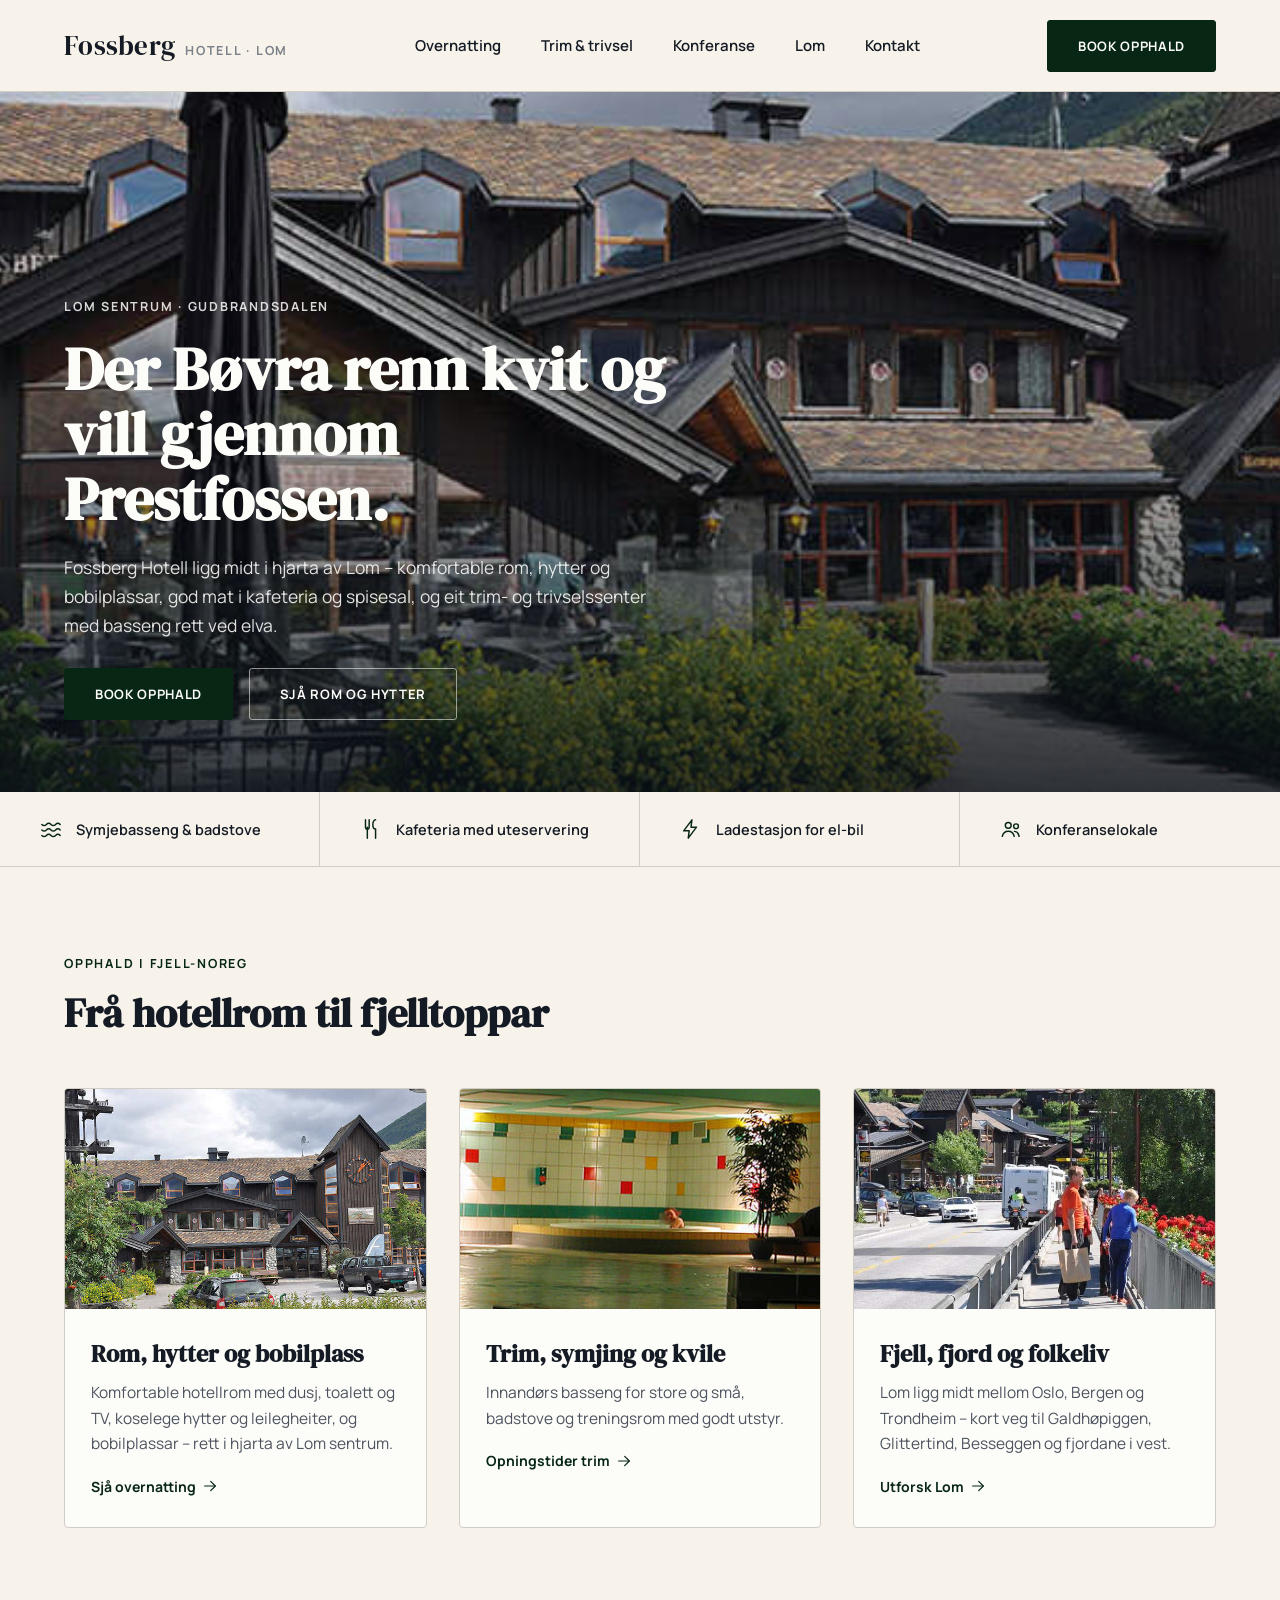
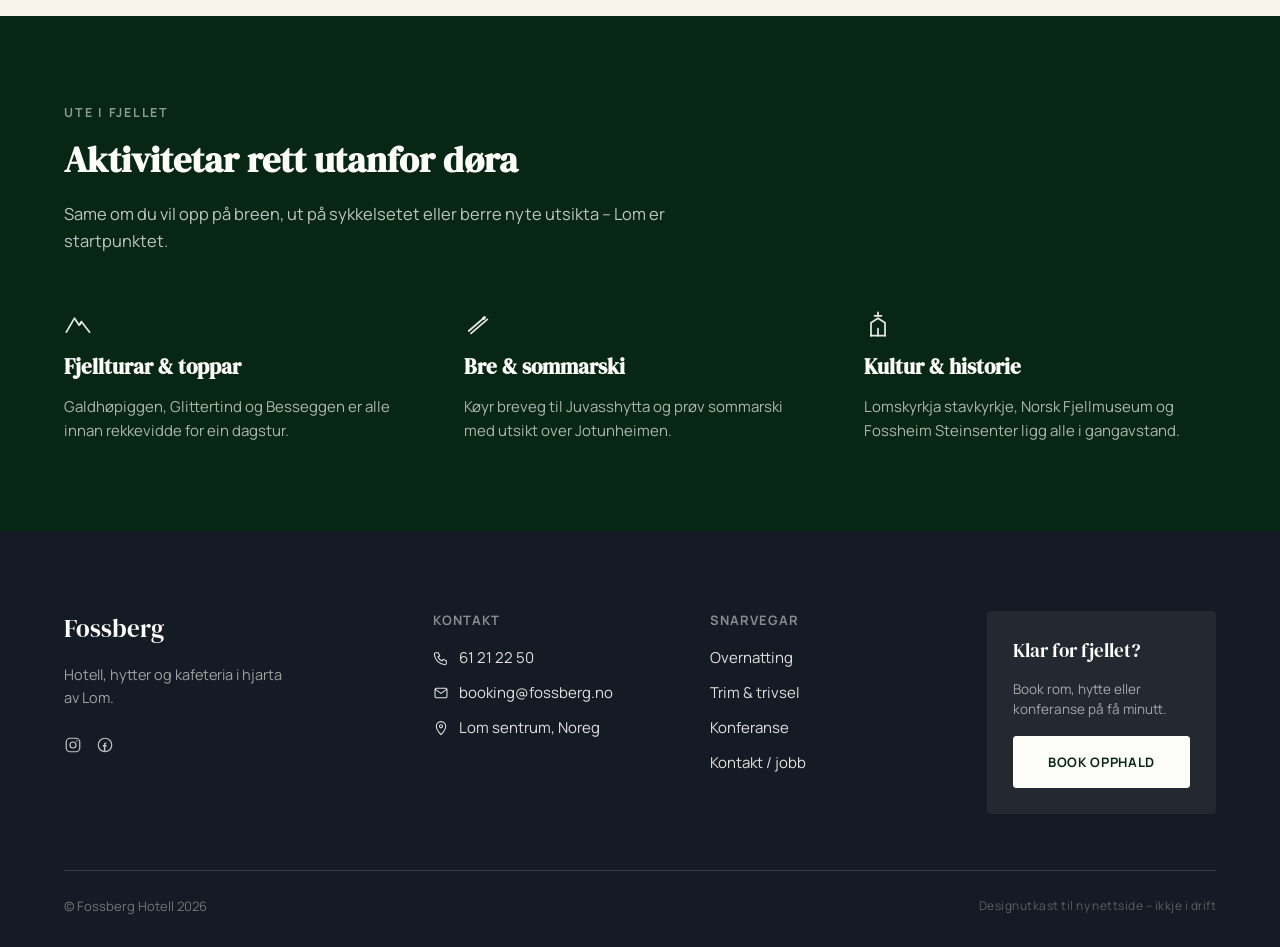
==== site/index.html @ dab11257 "Fix content errors: Fossheim Steinsenter, remove Squashbane - "Bergverkssenteret" was a mix-up with " ====
<!doctype html>
<html lang="nb">
  <head>
    <meta charset="utf-8" />
    <meta name="viewport" content="width=device-width, initial-scale=1" />
    <title>Fossberg Hotell — Hotell, hytter og kafeteria i Lom</title>
    <link
      rel="stylesheet"
      href="https://fonts.googleapis.com/css2?family=DM+Serif+Display&family=Manrope:wght@400;500;600;700;800&display=swap"
    />
    <link rel="stylesheet" href="styles.css" />
  </head>
  <body>
    <div class="nav">
      <div class="nav-logo">
        <span class="serif">Fossberg</span>
        <span class="eyebrow" style="color: var(--ink-faint)"
          >Hotell · Lom</span
        >
      </div>
      <div class="nav-links">
        <a class="navlink" href="overnatting.html">Overnatting</a>
        <a class="navlink" href="trim-og-trivsel.html">Trim &amp; trivsel</a>
        <a class="navlink" href="konferanse.html">Konferanse</a>
        <a class="navlink" href="lom.html">Lom</a>
        <a class="navlink" href="kontakt.html">Kontakt</a>
      </div>
      <input type="checkbox" id="menu-toggle" class="menu-toggle" />
      <label for="menu-toggle" class="menu-btn"
        ><svg
          width="22"
          height="22"
          viewBox="0 0 24 24"
          fill="none"
          stroke="currentColor"
          stroke-width="1.8"
          stroke-linecap="round"
        >
          <path d="M4 7h16" />
          <path d="M4 12h16" />
          <path d="M4 17h16" /></svg
      ></label>
      <a
        class="btn btn-primary nav-cta"
        href="https://booking.bedify.net/67fe241c0396bf51b50c3747/682725ea008c22234bec86dc"
        target="_blank"
        >Book opphald</a
      >
      <div class="mobile-panel">
        <a href="overnatting.html">Overnatting</a>
        <a href="trim-og-trivsel.html">Trim &amp; trivsel</a>
        <a href="konferanse.html">Konferanse</a>
        <a href="lom.html">Lom</a>
        <a href="kontakt.html">Kontakt</a>
      </div>
    </div>

    <!-- HERO -->
    <div
      style="position: relative; height: 700px; width: 100%; overflow: hidden"
    >
      <img
        src="assets/hero-terrace-sm.jpg"
        alt="Uteservering på Fossberg Hotell"
        style="
          position: absolute;
          inset: 0;
          width: 100%;
          height: 100%;
          object-fit: cover;
        "
      />
      <div
        style="
          position: absolute;
          inset: 0;
          background: linear-gradient(
            180deg,
            oklch(0.18 0.02 255 / 0.15) 0%,
            oklch(0.18 0.02 255 / 0.2) 45%,
            oklch(0.16 0.02 255 / 0.82) 100%
          );
        "
      ></div>
      <div
        style="
          position: absolute;
          left: 0;
          right: 0;
          bottom: 0;
          padding: 0 64px 72px 64px;
          display: flex;
          flex-direction: column;
          gap: 22px;
          max-width: 760px;
        "
      >
        <div class="eyebrow" style="color: oklch(0.99 0.003 90 / 0.85)">
          Lom sentrum · Gudbrandsdalen
        </div>
        <h1
          class="serif"
          style="
            margin: 0;
            font-size: 60px;
            line-height: 1.08;
            color: var(--white);
          "
        >
          Der Bøvra renn kvit og vill gjennom Prestfossen.
        </h1>
        <p
          style="
            margin: 0;
            font-size: 17.5px;
            line-height: 1.65;
            color: oklch(0.99 0.003 90 / 0.88);
            max-width: 600px;
          "
        >
          Fossberg Hotell ligg midt i hjarta av Lom – komfortable rom, hytter og
          bobilplassar, god mat i kafeteria og spisesal, og eit trim- og
          trivselssenter med basseng rett ved elva.
        </p>
        <div style="display: flex; gap: 16px; margin-top: 6px; flex-wrap: wrap">
          <a
            class="btn btn-primary"
            href="https://booking.bedify.net/67fe241c0396bf51b50c3747/682725ea008c22234bec86dc"
            target="_blank"
            >Book opphald</a
          >
          <a class="btn btn-ghost-dark" href="overnatting.html"
            >Sjå rom og hytter</a
          >
        </div>
      </div>
    </div>

    <!-- QUICK FACTS STRIP -->
    <div
      style="
        display: grid;
        grid-template-columns: repeat(4, minmax(0, 1fr));
        border-bottom: 1px solid var(--line);
      "
    >
      <div
        style="
          display: flex;
          align-items: center;
          gap: 14px;
          padding: 26px 40px;
          border-right: 1px solid var(--line);
          color: var(--forest-900);
        "
      >
        <svg
          width="22"
          height="22"
          viewBox="0 0 24 24"
          fill="none"
          stroke="currentColor"
          stroke-width="1.6"
          stroke-linecap="round"
          stroke-linejoin="round"
        >
          <path
            d="M2 7c1.5 1.6 3.5 1.6 5 0s3.5-1.6 5 0 3.5 1.6 5 0 3.5-1.6 5 0"
          />
          <path
            d="M2 13c1.5 1.6 3.5 1.6 5 0s3.5-1.6 5 0 3.5 1.6 5 0 3.5-1.6 5 0"
          />
          <path
            d="M2 19c1.5 1.6 3.5 1.6 5 0s3.5-1.6 5 0 3.5 1.6 5 0 3.5-1.6 5 0"
          />
        </svg>
        <span class="fact">Symjebasseng &amp; badstove</span>
      </div>
      <div
        style="
          display: flex;
          align-items: center;
          gap: 14px;
          padding: 26px 40px;
          border-right: 1px solid var(--line);
          color: var(--forest-900);
        "
      >
        <svg
          width="22"
          height="22"
          viewBox="0 0 24 24"
          fill="none"
          stroke="currentColor"
          stroke-width="1.6"
          stroke-linecap="round"
          stroke-linejoin="round"
        >
          <path d="M6 2v8a2 2 0 0 0 4 0V2" />
          <path d="M8 10v12" />
          <path d="M17 2c-1.7 0-3 2-3 5s1.3 5 3 5v10" />
        </svg>
        <span class="fact">Kafeteria med uteservering</span>
      </div>
      <div
        style="
          display: flex;
          align-items: center;
          gap: 14px;
          padding: 26px 40px;
          border-right: 1px solid var(--line);
          color: var(--forest-900);
        "
      >
        <svg
          width="22"
          height="22"
          viewBox="0 0 24 24"
          fill="none"
          stroke="currentColor"
          stroke-width="1.6"
          stroke-linecap="round"
          stroke-linejoin="round"
        >
          <path d="M13 2 4 14h6l-1 8 9-12h-6l1-8Z" />
        </svg>
        <span class="fact">Ladestasjon for el-bil</span>
      </div>
      <div
        style="
          display: flex;
          align-items: center;
          gap: 14px;
          padding: 26px 40px;
          color: var(--forest-900);
        "
      >
        <svg
          width="22"
          height="22"
          viewBox="0 0 24 24"
          fill="none"
          stroke="currentColor"
          stroke-width="1.6"
          stroke-linecap="round"
          stroke-linejoin="round"
        >
          <circle cx="9" cy="8" r="3.2" />
          <path d="M2.5 20c.8-3.6 3.4-5.6 6.5-5.6s5.7 2 6.5 5.6" />
          <circle cx="17.5" cy="9" r="2.6" />
          <path d="M15.8 14.6c2.5.2 4.4 2.1 5 5.4" />
        </svg>
        <span class="fact">Konferanselokale</span>
      </div>
    </div>

    <!-- CARDS -->
    <div class="section">
      <div class="section-heading">
        <div
          class="eyebrow"
          style="color: var(--forest-900); margin-bottom: 14px"
        >
          Opphald i fjell-Noreg
        </div>
        <h2 class="serif" style="margin: 0; font-size: 40px; color: var(--ink)">
          Frå hotellrom til fjelltoppar
        </h2>
      </div>
      <div
        style="
          display: grid;
          grid-template-columns: repeat(3, minmax(0, 1fr));
          gap: 32px;
        "
      >
        <a class="card" href="overnatting.html" style="color: inherit">
          <img
            src="assets/hotel-exterior-sm.jpg"
            alt="Fossberg Hotell sin fasade"
            style="width: 100%; height: 220px; object-fit: cover"
          />
          <div style="padding: 28px 26px 30px 26px">
            <h3 class="card-title">Rom, hytter og bobilplass</h3>
            <p class="card-text">
              Komfortable hotellrom med dusj, toalett og TV, koselege hytter og
              leilegheiter, og bobilplassar – rett i hjarta av Lom sentrum.
            </p>
            <span class="card-link"
              >Sjå overnatting
              <svg
                width="16"
                height="16"
                viewBox="0 0 24 24"
                fill="none"
                stroke="currentColor"
                stroke-width="1.8"
                stroke-linecap="round"
                stroke-linejoin="round"
              >
                <path d="M4 12h16" />
                <path d="m13 5 7 7-7 7" />
              </svg>
            </span>
          </div>
        </a>

        <a class="card" href="trim-og-trivsel.html" style="color: inherit">
          <img
            src="assets/pool-sm.jpg"
            alt="Symjebasseng på Fossberg Hotell"
            style="width: 100%; height: 220px; object-fit: cover"
          />
          <div style="padding: 28px 26px 30px 26px">
            <h3 class="card-title">Trim, symjing og kvile</h3>
            <p class="card-text">
              Innandørs basseng for store og små, badstove og treningsrom med
              godt utstyr.
            </p>
            <span class="card-link"
              >Opningstider trim
              <svg
                width="16"
                height="16"
                viewBox="0 0 24 24"
                fill="none"
                stroke="currentColor"
                stroke-width="1.8"
                stroke-linecap="round"
                stroke-linejoin="round"
              >
                <path d="M4 12h16" />
                <path d="m13 5 7 7-7 7" />
              </svg>
            </span>
          </div>
        </a>

        <a class="card" href="lom.html" style="color: inherit">
          <img
            src="assets/lom-street-sm.jpg"
            alt="Lom sentrum"
            style="width: 100%; height: 220px; object-fit: cover"
          />
          <div style="padding: 28px 26px 30px 26px">
            <h3 class="card-title">Fjell, fjord og folkeliv</h3>
            <p class="card-text">
              Lom ligg midt mellom Oslo, Bergen og Trondheim – kort veg til
              Galdhøpiggen, Glittertind, Besseggen og fjordane i vest.
            </p>
            <span class="card-link"
              >Utforsk Lom
              <svg
                width="16"
                height="16"
                viewBox="0 0 24 24"
                fill="none"
                stroke="currentColor"
                stroke-width="1.8"
                stroke-linecap="round"
                stroke-linejoin="round"
              >
                <path d="M4 12h16" />
                <path d="m13 5 7 7-7 7" />
              </svg>
            </span>
          </div>
        </a>
      </div>
    </div>

    <!-- ACTIVITIES BAND -->
    <div style="background: var(--forest-900); padding: 88px 64px">
      <div style="max-width: 620px; margin: 0 0 56px 0">
        <div
          class="eyebrow"
          style="color: oklch(0.99 0.003 90 / 0.55); margin-bottom: 14px"
        >
          Ute i fjellet
        </div>
        <h2
          class="serif"
          style="margin: 0 0 16px 0; font-size: 36px; color: var(--white)"
        >
          Aktivitetar rett utanfor døra
        </h2>
        <p
          style="
            margin: 0;
            font-size: 16.5px;
            line-height: 1.65;
            color: oklch(0.99 0.003 90 / 0.75);
          "
        >
          Same om du vil opp på breen, ut på sykkelsetet eller berre nyte
          utsikta – Lom er startpunktet.
        </p>
      </div>
      <div
        style="
          display: grid;
          grid-template-columns: repeat(3, minmax(0, 1fr));
          gap: 48px;
        "
      >
        <div style="display: flex; flex-direction: column; gap: 14px">
          <svg
            width="28"
            height="28"
            viewBox="0 0 24 24"
            fill="none"
            stroke="oklch(0.99 0.003 90 / 0.9)"
            stroke-width="1.5"
            stroke-linecap="round"
            stroke-linejoin="round"
          >
            <path d="M2 19 9 7l4 6 2-3 7 9" />
            <path d="M13.5 12.5 15 10" />
          </svg>
          <h3
            class="serif"
            style="margin: 0; font-size: 21px; color: var(--white)"
          >
            Fjellturar &amp; toppar
          </h3>
          <p
            style="
              margin: 0;
              font-size: 15px;
              line-height: 1.6;
              color: oklch(0.99 0.003 90 / 0.68);
            "
          >
            Galdhøpiggen, Glittertind og Besseggen er alle innan rekkevidde for
            ein dagstur.
          </p>
        </div>
        <div style="display: flex; flex-direction: column; gap: 14px">
          <svg
            width="28"
            height="28"
            viewBox="0 0 24 24"
            fill="none"
            stroke="oklch(0.99 0.003 90 / 0.9)"
            stroke-width="1.5"
            stroke-linecap="round"
            stroke-linejoin="round"
          >
            <path d="M4 18 18 6" />
            <path d="M6 20 20 8" />
            <circle
              cx="17"
              cy="7"
              r="1.4"
              fill="oklch(0.99 0.003 90 / 0.9)"
              stroke="none"
            />
          </svg>
          <h3
            class="serif"
            style="margin: 0; font-size: 21px; color: var(--white)"
          >
            Bre &amp; sommarski
          </h3>
          <p
            style="
              margin: 0;
              font-size: 15px;
              line-height: 1.6;
              color: oklch(0.99 0.003 90 / 0.68);
            "
          >
            Køyr breveg til Juvasshytta og prøv sommarski med utsikt over
            Jotunheimen.
          </p>
        </div>
        <div style="display: flex; flex-direction: column; gap: 14px">
          <svg
            width="28"
            height="28"
            viewBox="0 0 24 24"
            fill="none"
            stroke="oklch(0.99 0.003 90 / 0.9)"
            stroke-width="1.5"
            stroke-linecap="round"
            stroke-linejoin="round"
          >
            <path d="M12 2v3" />
            <path d="M9 5h6" />
            <path d="M6 22V11l6-4 6 4v11" />
            <path d="M6 22h12" />
            <path d="M12 22v-6" />
          </svg>
          <h3
            class="serif"
            style="margin: 0; font-size: 21px; color: var(--white)"
          >
            Kultur &amp; historie
          </h3>
          <p
            style="
              margin: 0;
              font-size: 15px;
              line-height: 1.6;
              color: oklch(0.99 0.003 90 / 0.68);
            "
          >
            Lomskyrkja stavkyrkje, Norsk Fjellmuseum og Fossheim Steinsenter
            ligg alle i gangavstand.
          </p>
        </div>
      </div>
    </div>

    <!-- FOOTER -->
    <div class="footer">
      <div class="foot-grid">
        <div style="display: flex; flex-direction: column; gap: 18px">
          <span class="serif" style="font-size: 25px; color: var(--white)"
            >Fossberg</span
          >
          <p
            style="
              margin: 0;
              font-size: 14.5px;
              line-height: 1.6;
              color: oklch(0.99 0.003 90 / 0.6);
              max-width: 220px;
            "
          >
            Hotell, hytter og kafeteria i hjarta av Lom.
          </p>
          <div
            style="
              display: flex;
              gap: 14px;
              margin-top: 8px;
              color: oklch(0.99 0.003 90 / 0.75);
            "
          >
            <svg
              width="18"
              height="18"
              viewBox="0 0 24 24"
              fill="none"
              stroke="currentColor"
              stroke-width="1.6"
            >
              <rect x="3" y="3" width="18" height="18" rx="5" />
              <circle cx="12" cy="12" r="4" />
              <circle
                cx="17.2"
                cy="6.8"
                r="1"
                fill="currentColor"
                stroke="none"
              />
            </svg>
            <svg
              width="18"
              height="18"
              viewBox="0 0 24 24"
              fill="none"
              stroke="currentColor"
              stroke-width="1.6"
            >
              <circle cx="12" cy="12" r="9" />
              <path
                d="M14 8.5h-1.5A2 2 0 0 0 10.5 10.5V12H9v2h1.5v6h2v-6H14l.4-2h-1.9v-1.2c0-.5.3-.8.8-.8H14Z"
                fill="currentColor"
                stroke="none"
              />
            </svg>
          </div>
        </div>
        <div>
          <div class="foot-h">Kontakt</div>
          <div style="display: flex; flex-direction: column; gap: 14px">
            <a
              class="foot-link"
              href="tel:61212250"
              style="display: flex; align-items: center; gap: 10px"
            >
              <svg
                width="16"
                height="16"
                viewBox="0 0 24 24"
                fill="none"
                stroke="currentColor"
                stroke-width="1.6"
                stroke-linecap="round"
                stroke-linejoin="round"
              >
                <path
                  d="M4 4h4l2 5-2.5 1.5a12 12 0 0 0 6 6L15 14l5 2v4a2 2 0 0 1-2.2 2A17 17 0 0 1 2 6.2 2 2 0 0 1 4 4Z"
                />
              </svg>
              61 21 22 50
            </a>
            <a
              class="foot-link"
              href="mailto:booking@fossberg.no"
              style="display: flex; align-items: center; gap: 10px"
            >
              <svg
                width="16"
                height="16"
                viewBox="0 0 24 24"
                fill="none"
                stroke="currentColor"
                stroke-width="1.6"
                stroke-linecap="round"
                stroke-linejoin="round"
              >
                <rect x="3" y="5" width="18" height="14" rx="2" />
                <path d="m3.5 6.5 8.5 6 8.5-6" />
              </svg>
              booking@fossberg.no
            </a>
            <span
              class="foot-link"
              style="display: flex; align-items: center; gap: 10px"
            >
              <svg
                width="16"
                height="16"
                viewBox="0 0 24 24"
                fill="none"
                stroke="currentColor"
                stroke-width="1.6"
                stroke-linecap="round"
                stroke-linejoin="round"
              >
                <path
                  d="M12 22s7-7.4 7-12.6A7 7 0 0 0 5 9.4C5 14.6 12 22 12 22Z"
                />
                <circle cx="12" cy="9.5" r="2.3" />
              </svg>
              Lom sentrum, Noreg
            </span>
          </div>
        </div>
        <div>
          <div class="foot-h">Snarvegar</div>
          <div style="display: flex; flex-direction: column; gap: 14px">
            <a class="foot-link" href="overnatting.html">Overnatting</a>
            <a class="foot-link" href="trim-og-trivsel.html"
              >Trim &amp; trivsel</a
            >
            <a class="foot-link" href="konferanse.html">Konferanse</a>
            <a class="foot-link" href="kontakt.html">Kontakt / jobb</a>
          </div>
        </div>
        <div
          style="
            display: flex;
            flex-direction: column;
            gap: 16px;
            background: oklch(0.99 0.003 90 / 0.06);
            border-radius: 4px;
            padding: 26px;
          "
        >
          <span class="serif" style="font-size: 19px; color: var(--white)"
            >Klar for fjellet?</span
          >
          <p
            style="
              margin: 0;
              font-size: 13.5px;
              line-height: 1.5;
              color: oklch(0.99 0.003 90 / 0.6);
            "
          >
            Book rom, hytte eller konferanse på få minutt.
          </p>
          <a
            class="btn btn-primary"
            href="https://booking.bedify.net/67fe241c0396bf51b50c3747/682725ea008c22234bec86dc"
            target="_blank"
            style="
              justify-content: center;
              background: var(--white);
              color: var(--forest-900);
              border-color: var(--white);
            "
            >Book opphald</a
          >
        </div>
      </div>
      <div class="foot-bottom">
        <span style="font-size: 13px; color: oklch(0.99 0.003 90 / 0.4)"
          >© Fossberg Hotell 2026</span
        >
        <span
          style="
            font-size: 12px;
            color: oklch(0.99 0.003 90 / 0.3);
            letter-spacing: 0.04em;
          "
          >Designutkast til ny nettside – ikkje i drift</span
        >
      </div>
    </div>
  </body>
</html>
---- site/styles.css ----
:root{
  --paper:oklch(0.965 0.012 85);
  --paper-2:oklch(0.925 0.014 80);
  --ink:oklch(0.22 0.02 260);
  --ink-soft:oklch(0.44 0.02 260);
  --ink-faint:oklch(0.60 0.015 260);
  --forest:oklch(0.42 0.075 155);
  --forest-900:oklch(0.24 0.05 155);
  --glacier:oklch(0.55 0.075 220);
  --line:oklch(0.85 0.012 80);
  --white:oklch(0.99 0.003 90);
}

*{box-sizing:border-box;}
html{scroll-behavior:smooth;}
body{margin:0;background:var(--paper);font-family:Manrope,"Segoe UI",system-ui,sans-serif;color:var(--ink);}
img{max-width:100%;display:block;}
a{color:var(--forest);text-decoration:none;}
a:hover{color:var(--forest-900);}

.serif{font-family:"DM Serif Display",Georgia,serif;}
.sans{font-family:Manrope,"Segoe UI",system-ui,sans-serif;}
.eyebrow{font-family:Manrope,sans-serif;font-size:12.5px;font-weight:700;letter-spacing:.14em;text-transform:uppercase;}

.wrap{max-width:1200px;margin:0 auto;padding:0 40px;}

/* Buttons */
.btn{display:inline-flex;align-items:center;gap:9px;font-family:Manrope,sans-serif;font-size:13px;font-weight:700;letter-spacing:.05em;text-transform:uppercase;padding:16px 30px;border-radius:3px;cursor:pointer;white-space:nowrap;border:1px solid transparent;}
.btn-primary{background:var(--forest-900);color:var(--white);border-color:var(--forest-900);}
.btn-primary:hover{background:oklch(0.20 0.045 155);color:var(--white);}
.btn-ghost-dark{background:transparent;color:var(--white);border:1px solid oklch(0.99 0.003 90 / 0.55);}
.btn-ghost-dark:hover{background:oklch(0.99 0.003 90 / 0.1);color:var(--white);}
.btn-ghost-light{background:transparent;color:var(--forest-900);border:1px solid var(--forest-900);}
.btn-ghost-light:hover{background:var(--forest-900);color:var(--white);}

/* Nav */
.nav{position:sticky;top:0;z-index:50;display:flex;align-items:center;justify-content:space-between;padding:0 64px;height:92px;background:var(--paper);border-bottom:1px solid var(--line);}
.nav-logo{display:flex;align-items:baseline;gap:10px;}
.nav-logo .serif{font-size:27px;color:var(--ink);letter-spacing:.01em;}
.nav-links{display:flex;align-items:center;gap:40px;}
.navlink{font-family:Manrope,sans-serif;font-size:15px;font-weight:600;color:var(--ink);}
.navlink:hover{color:var(--forest-900);}
.navlink.is-active{color:var(--forest-900);}
.navlink.is-active::after{content:"";display:block;height:2px;background:var(--forest-900);margin-top:6px;}

/* Cards */
.card{background:var(--white);border:1px solid var(--line);border-radius:4px;overflow:hidden;}
.card-title{font-family:"DM Serif Display",Georgia,serif;font-size:24px;color:var(--ink);margin:0 0 10px 0;}
.card-text{font-family:Manrope,sans-serif;font-size:15.5px;line-height:1.65;color:var(--ink-soft);margin:0 0 18px 0;}
.card-link{font-family:Manrope,sans-serif;font-size:14px;font-weight:700;color:var(--forest-900);display:inline-flex;align-items:center;gap:6px;}
.fact{font-family:Manrope,sans-serif;font-size:14.5px;font-weight:600;color:var(--ink);}

/* Sub-page hero */
.subhero{position:relative;height:380px;width:100%;overflow:hidden;}
.subhero img{position:absolute;inset:0;width:100%;height:100%;object-fit:cover;}
.subhero .overlay{position:absolute;inset:0;background:linear-gradient(180deg, oklch(0.18 0.02 255 / 0.25) 0%, oklch(0.16 0.02 255 / 0.72) 100%);}
.subhero .content{position:absolute;left:0;right:0;bottom:0;padding:0 64px 48px 64px;}

/* Content sections */
.section{padding:88px 64px;}
.section-tight{padding:56px 64px;}
.section-heading{max-width:640px;margin:0 0 48px 0;}

/* Footer */
.footer{background:var(--ink);padding:80px 64px 32px 64px;}
.foot-grid{display:grid;grid-template-columns:1.4fr 1fr 1fr 1fr;gap:48px;padding-bottom:56px;border-bottom:1px solid oklch(0.99 0.003 90 / 0.14);}
.foot-h{font-family:Manrope,sans-serif;font-size:13px;font-weight:700;letter-spacing:.08em;text-transform:uppercase;color:oklch(0.99 0.003 90 / 0.5);margin:0 0 18px 0;}
.foot-link{font-family:Manrope,sans-serif;font-size:15px;color:oklch(0.99 0.003 90 / 0.88);}
.foot-link:hover{color:var(--white);}
.foot-bottom{display:flex;justify-content:space-between;align-items:center;padding-top:26px;}

/* Contact form (visual only) */
.field{display:flex;flex-direction:column;gap:8px;}
.field label{font-family:Manrope,sans-serif;font-size:13px;font-weight:700;color:var(--ink);letter-spacing:.02em;}
.field input,.field textarea{font-family:Manrope,sans-serif;font-size:15px;padding:13px 14px;border:1px solid var(--line);border-radius:3px;background:var(--white);color:var(--ink);}
.field input:focus,.field textarea:focus{outline:2px solid var(--forest);outline-offset:1px;}

/* Mobile nav (checkbox-driven, no JS) */
.menu-toggle{display:none;}
.menu-btn{display:none;width:40px;height:40px;align-items:center;justify-content:center;cursor:pointer;color:var(--ink);flex-shrink:0;}
.mobile-panel{display:none;position:absolute;top:100%;left:0;right:0;background:var(--paper);border-bottom:1px solid var(--line);flex-direction:column;padding:8px 24px 20px 24px;box-shadow:0 12px 24px oklch(0.2 0.02 260 / 0.08);}
.mobile-panel a{font-family:Manrope,sans-serif;font-size:16px;font-weight:600;color:var(--ink);padding:14px 0;border-bottom:1px solid var(--line);}
.mobile-panel a:last-child{border-bottom:none;}
.menu-toggle:checked ~ .mobile-panel{display:flex;}

@media (max-width: 900px){
  .nav{padding:0 24px;}
  .nav-links{display:none;}
  .menu-btn{display:flex;order:2;}
  .btn-primary.nav-cta{order:1;padding:10px 18px;font-size:12px;}
  .wrap,.section,.section-tight,.footer,.subhero .content{padding-left:24px;padding-right:24px;}
  .foot-grid{grid-template-columns:1fr 1fr;}
}
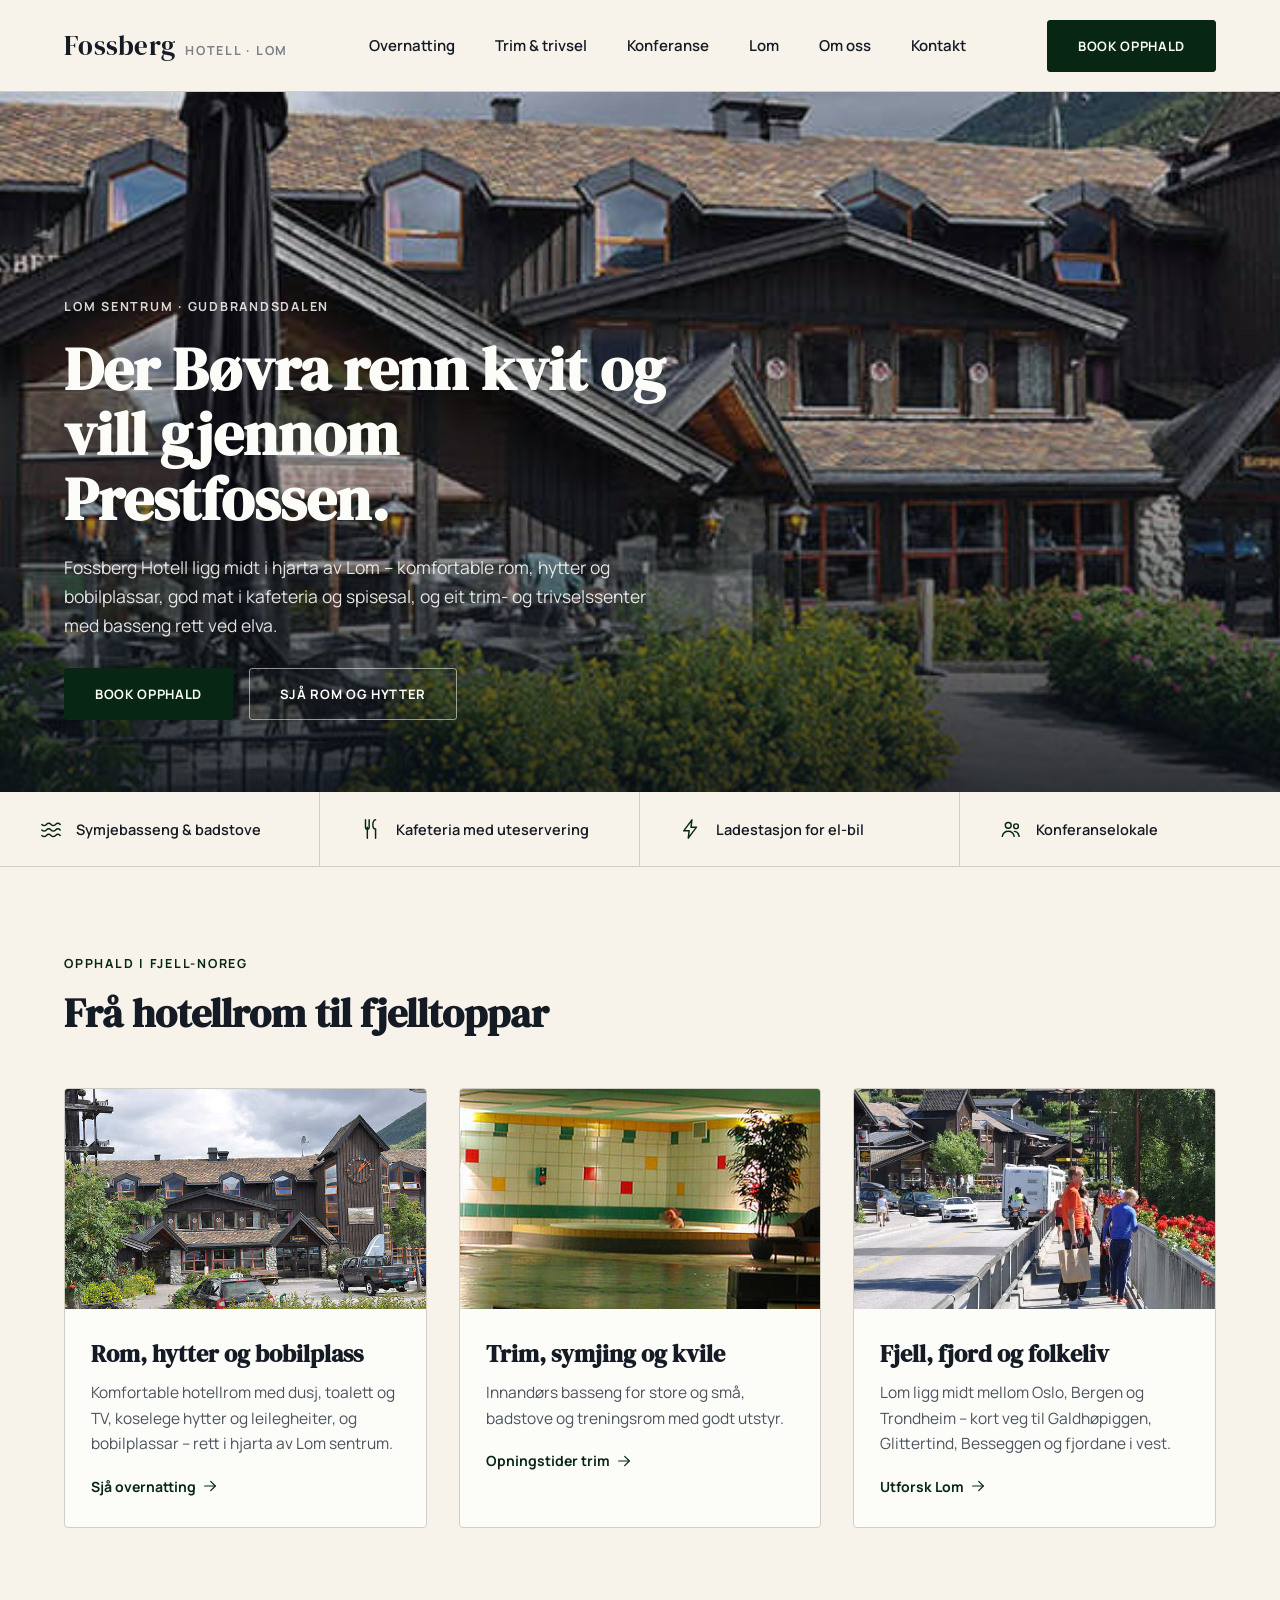
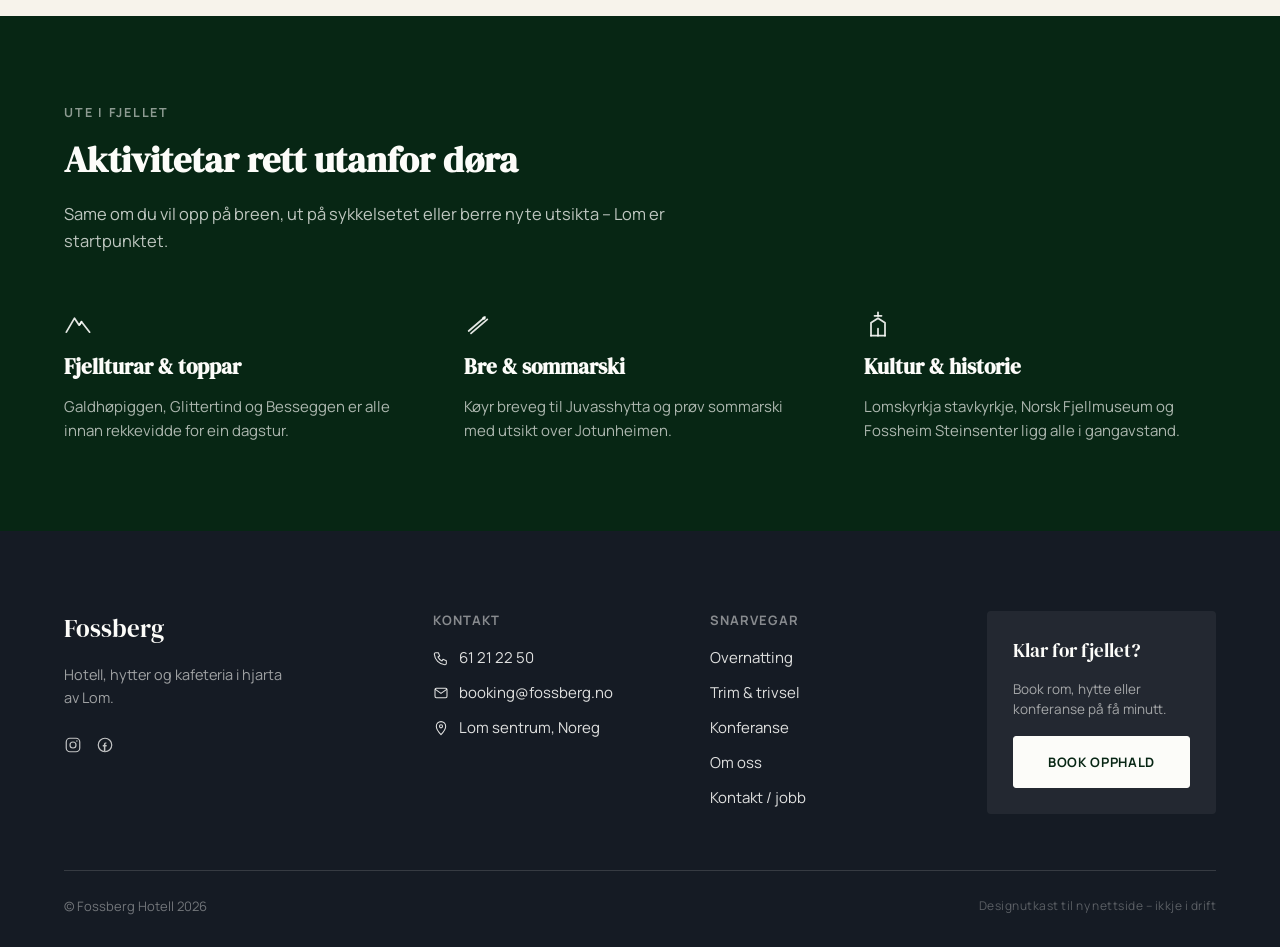
==== commit 898c6181: "Lagt til siden Om-oss" ====
--- a/site/index.html
+++ b/site/index.html
@@ -23,6 +23,7 @@
         <a class="navlink" href="trim-og-trivsel.html">Trim &amp; trivsel</a>
         <a class="navlink" href="konferanse.html">Konferanse</a>
         <a class="navlink" href="lom.html">Lom</a>
+        <a class="navlink" href="om-oss.html">Om oss</a>
         <a class="navlink" href="kontakt.html">Kontakt</a>
       </div>
       <input type="checkbox" id="menu-toggle" class="menu-toggle" />
@@ -51,6 +52,7 @@
         <a href="trim-og-trivsel.html">Trim &amp; trivsel</a>
         <a href="konferanse.html">Konferanse</a>
         <a href="lom.html">Lom</a>
+        <a href="om-oss.html">Om oss</a>
         <a href="kontakt.html">Kontakt</a>
       </div>
     </div>
@@ -648,6 +650,7 @@
               >Trim &amp; trivsel</a
             >
             <a class="foot-link" href="konferanse.html">Konferanse</a>
+            <a class="foot-link" href="om-oss.html">Om oss</a>
             <a class="foot-link" href="kontakt.html">Kontakt / jobb</a>
           </div>
         </div>
--- a/site/styles.css
+++ b/site/styles.css
@@ -83,7 +83,20 @@
 .mobile-panel a:last-child{border-bottom:none;}
 .menu-toggle:checked ~ .mobile-panel{display:flex;}
 
+/* History timeline */
+.timeline-item{display:grid;grid-template-columns:104px 24px 1fr;gap:0 28px;padding-bottom:44px;}
+.timeline-item:last-child{padding-bottom:0;}
+.timeline-year{font-family:"DM Serif Display",Georgia,serif;font-size:22px;color:var(--forest-900);padding-top:2px;}
+.timeline-marker{display:flex;flex-direction:column;align-items:center;}
+.timeline-dot{width:12px;height:12px;border-radius:50%;background:var(--forest-900);flex-shrink:0;margin-top:8px;}
+.timeline-line{flex:1;width:1px;background:var(--line);margin-top:4px;}
+.timeline-item:last-child .timeline-line{display:none;}
+.timeline-text h3{margin:0 0 8px 0;font-family:"DM Serif Display",Georgia,serif;font-size:20px;color:var(--ink);}
+.timeline-text p{margin:0;font-size:15.5px;line-height:1.65;color:var(--ink-soft);}
+
 @media (max-width: 900px){
+  .timeline-item{grid-template-columns:76px 20px 1fr;gap:0 16px;}
+  .timeline-year{font-size:18px;}
   .nav{padding:0 24px;}
   .nav-links{display:none;}
   .menu-btn{display:flex;order:2;}
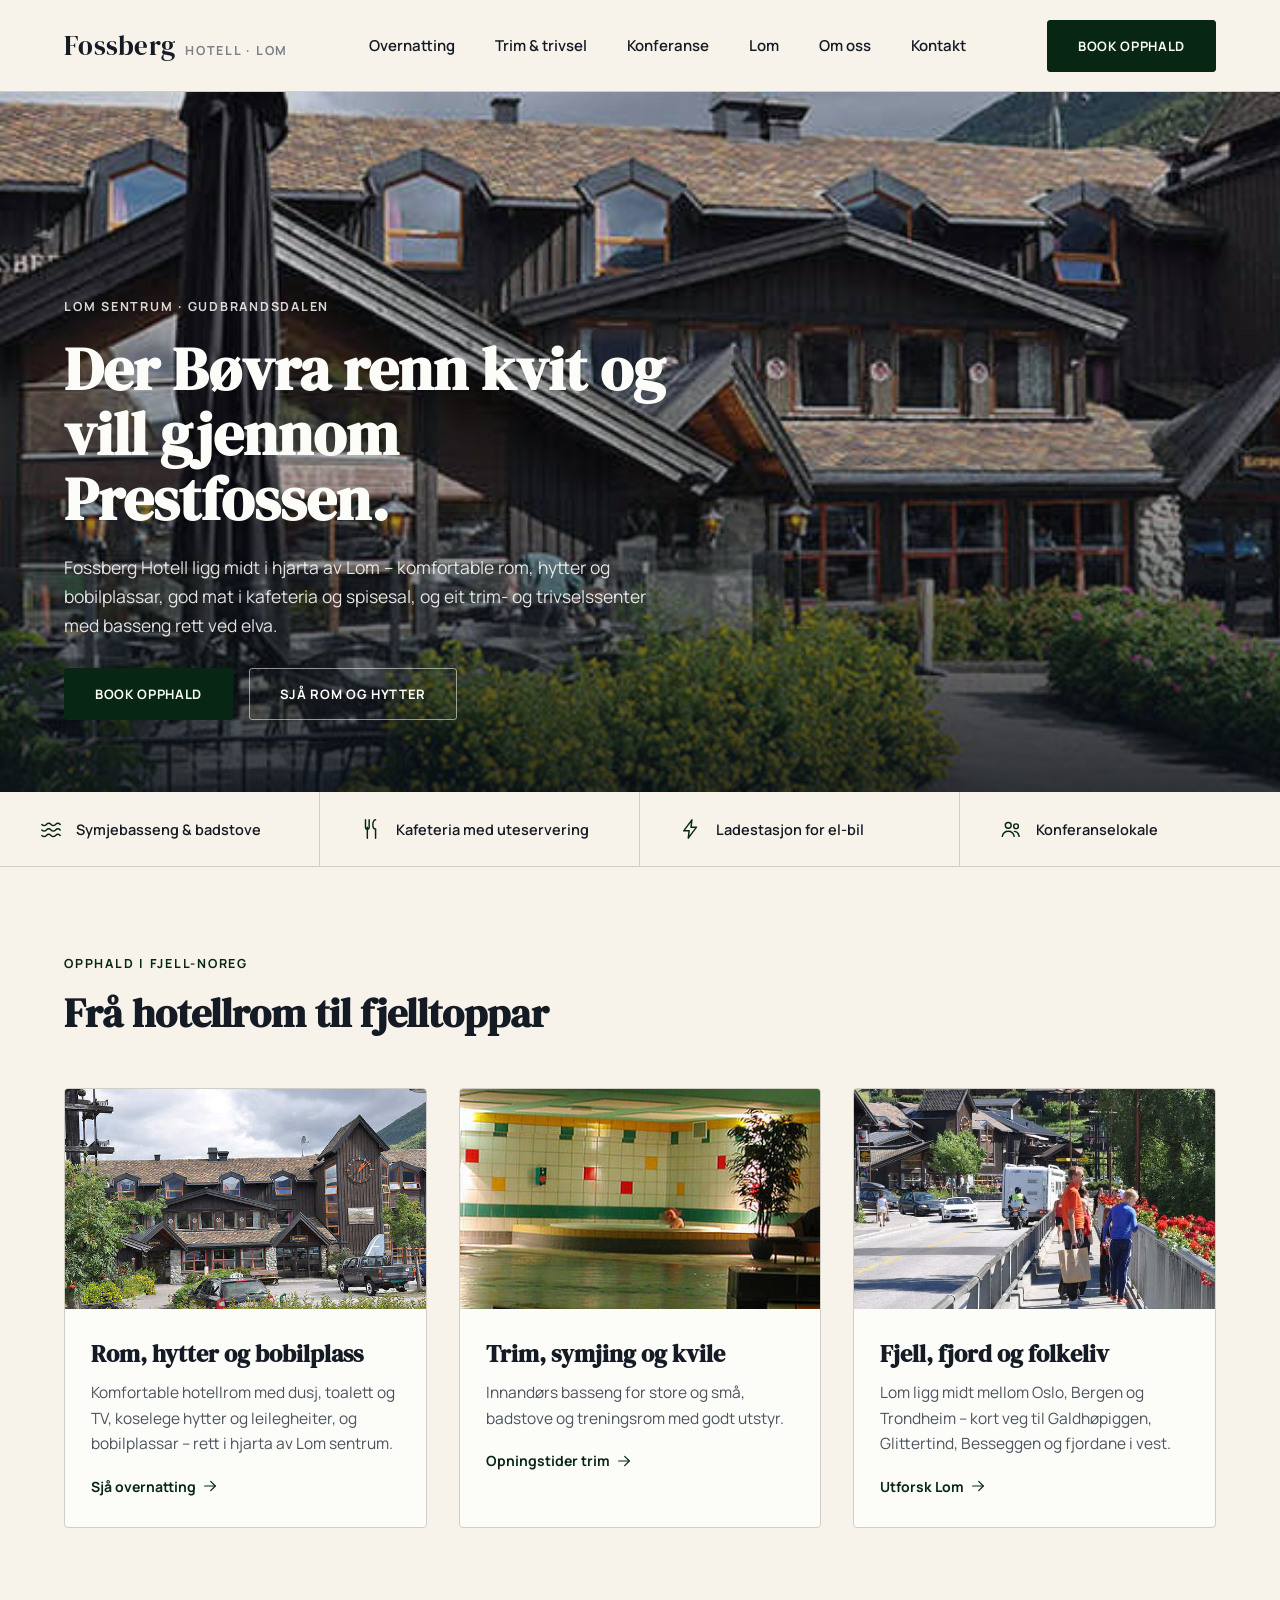
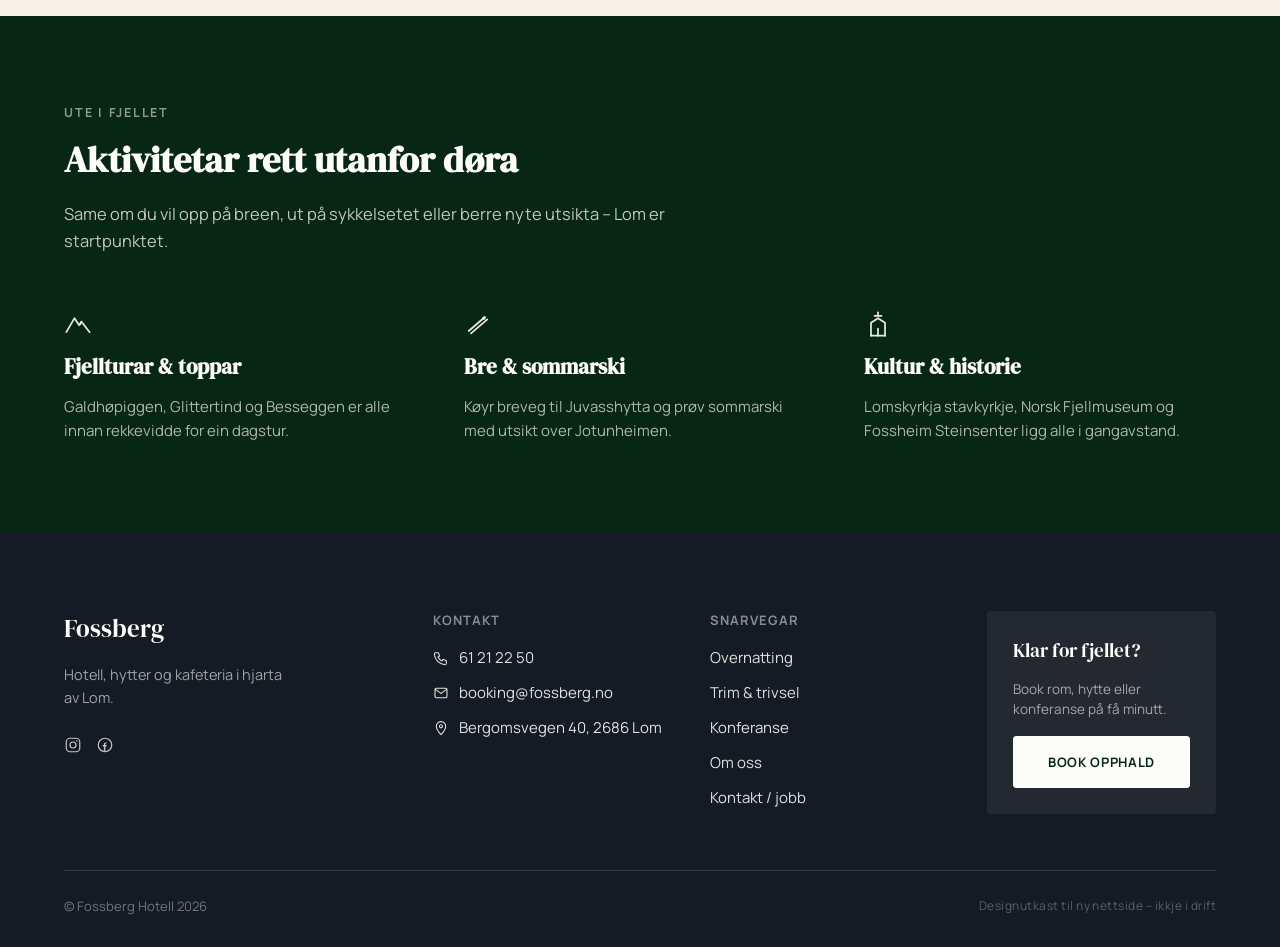
==== commit 3b850473: "Fiks mobilvisning: kort-grid, hero-tittel og footer overflowa på smale skjermar Kort-seksjonane (Hot" ====
--- a/site/index.html
+++ b/site/index.html
@@ -10,7 +10,7 @@
     />
     <link rel="stylesheet" href="styles.css" />
   </head>
-  <body>
+  <body data-page="forside">
     <div class="nav">
       <div class="nav-logo">
         <span class="serif">Fossberg</span>
@@ -62,6 +62,7 @@
       style="position: relative; height: 700px; width: 100%; overflow: hidden"
     >
       <img
+        id="hero-bilete"
         src="assets/hero-terrace-sm.jpg"
         alt="Uteservering på Fossberg Hotell"
         style="
@@ -85,6 +86,7 @@
         "
       ></div>
       <div
+        class="hero-content"
         style="
           position: absolute;
           left: 0;
@@ -97,10 +99,15 @@
           max-width: 760px;
         "
       >
-        <div class="eyebrow" style="color: oklch(0.99 0.003 90 / 0.85)">
+        <div
+          id="hero-eyebrow"
+          class="eyebrow"
+          style="color: oklch(0.99 0.003 90 / 0.85)"
+        >
           Lom sentrum · Gudbrandsdalen
         </div>
         <h1
+          id="hero-tittel"
           class="serif"
           style="
             margin: 0;
@@ -112,6 +119,7 @@
           Der Bøvra renn kvit og vill gjennom Prestfossen.
         </h1>
         <p
+          id="hero-tekst"
           style="
             margin: 0;
             font-size: 17.5px;
@@ -140,9 +148,8 @@
 
     <!-- QUICK FACTS STRIP -->
     <div
+      class="grid-4"
       style="
-        display: grid;
-        grid-template-columns: repeat(4, minmax(0, 1fr));
         border-bottom: 1px solid var(--line);
       "
     >
@@ -270,21 +277,23 @@
         </h2>
       </div>
       <div
-        style="
-          display: grid;
-          grid-template-columns: repeat(3, minmax(0, 1fr));
+        class="grid-3"
+        style="
           gap: 32px;
         "
       >
         <a class="card" href="overnatting.html" style="color: inherit">
           <img
+            id="kort1-bilete"
             src="assets/hotel-exterior-sm.jpg"
             alt="Fossberg Hotell sin fasade"
             style="width: 100%; height: 220px; object-fit: cover"
           />
           <div style="padding: 28px 26px 30px 26px">
-            <h3 class="card-title">Rom, hytter og bobilplass</h3>
-            <p class="card-text">
+            <h3 id="kort1-tittel" class="card-title">
+              Rom, hytter og bobilplass
+            </h3>
+            <p id="kort1-tekst" class="card-text">
               Komfortable hotellrom med dusj, toalett og TV, koselege hytter og
               leilegheiter, og bobilplassar – rett i hjarta av Lom sentrum.
             </p>
@@ -309,13 +318,14 @@
 
         <a class="card" href="trim-og-trivsel.html" style="color: inherit">
           <img
+            id="kort2-bilete"
             src="assets/pool-sm.jpg"
             alt="Symjebasseng på Fossberg Hotell"
             style="width: 100%; height: 220px; object-fit: cover"
           />
           <div style="padding: 28px 26px 30px 26px">
-            <h3 class="card-title">Trim, symjing og kvile</h3>
-            <p class="card-text">
+            <h3 id="kort2-tittel" class="card-title">Trim, symjing og kvile</h3>
+            <p id="kort2-tekst" class="card-text">
               Innandørs basseng for store og små, badstove og treningsrom med
               godt utstyr.
             </p>
@@ -340,13 +350,16 @@
 
         <a class="card" href="lom.html" style="color: inherit">
           <img
+            id="kort3-bilete"
             src="assets/lom-street-sm.jpg"
             alt="Lom sentrum"
             style="width: 100%; height: 220px; object-fit: cover"
           />
           <div style="padding: 28px 26px 30px 26px">
-            <h3 class="card-title">Fjell, fjord og folkeliv</h3>
-            <p class="card-text">
+            <h3 id="kort3-tittel" class="card-title">
+              Fjell, fjord og folkeliv
+            </h3>
+            <p id="kort3-tekst" class="card-text">
               Lom ligg midt mellom Oslo, Bergen og Trondheim – kort veg til
               Galdhøpiggen, Glittertind, Besseggen og fjordane i vest.
             </p>
@@ -399,9 +412,8 @@
         </p>
       </div>
       <div
-        style="
-          display: grid;
-          grid-template-columns: repeat(3, minmax(0, 1fr));
+        class="grid-3"
+        style="
           gap: 48px;
         "
       >
@@ -579,6 +591,7 @@
           <div class="foot-h">Kontakt</div>
           <div style="display: flex; flex-direction: column; gap: 14px">
             <a
+              data-cms="telefon"
               class="foot-link"
               href="tel:61212250"
               style="display: flex; align-items: center; gap: 10px"
@@ -600,6 +613,7 @@
               61 21 22 50
             </a>
             <a
+              data-cms="epost"
               class="foot-link"
               href="mailto:booking@fossberg.no"
               style="display: flex; align-items: center; gap: 10px"
@@ -620,6 +634,7 @@
               booking@fossberg.no
             </a>
             <span
+              data-cms="adresse"
               class="foot-link"
               style="display: flex; align-items: center; gap: 10px"
             >
@@ -705,5 +720,18 @@
         >
       </div>
     </div>
+    <script src="assets/content.js" defer></script>
+    <script src="https://identity.netlify.com/v1/netlify-identity-widget.js"></script>
+    <script>
+      if (window.netlifyIdentity) {
+        window.netlifyIdentity.on("init", function (user) {
+          if (!user) {
+            window.netlifyIdentity.on("login", function () {
+              document.location.href = "/admin/";
+            });
+          }
+        });
+      }
+    </script>
   </body>
 </html>
--- a/site/styles.css
+++ b/site/styles.css
@@ -94,6 +94,12 @@
 .timeline-text h3{margin:0 0 8px 0;font-family:"DM Serif Display",Georgia,serif;font-size:20px;color:var(--ink);}
 .timeline-text p{margin:0;font-size:15.5px;line-height:1.65;color:var(--ink-soft);}
 
+/* Reusable content grids (cards, quick facts, form rows) */
+.grid-2{display:grid;grid-template-columns:repeat(2,minmax(0,1fr));}
+.grid-3{display:grid;grid-template-columns:repeat(3,minmax(0,1fr));}
+.grid-4{display:grid;grid-template-columns:repeat(4,minmax(0,1fr));}
+.grid-split{display:grid;grid-template-columns:1fr 1.2fr;}
+
 @media (max-width: 900px){
   .timeline-item{grid-template-columns:76px 20px 1fr;gap:0 16px;}
   .timeline-year{font-size:18px;}
@@ -103,4 +109,14 @@
   .btn-primary.nav-cta{order:1;padding:10px 18px;font-size:12px;}
   .wrap,.section,.section-tight,.footer,.subhero .content{padding-left:24px;padding-right:24px;}
   .foot-grid{grid-template-columns:1fr 1fr;}
+  .grid-4{grid-template-columns:repeat(2,minmax(0,1fr));}
+  .grid-split{grid-template-columns:1fr;}
 }
+
+@media (max-width: 640px){
+  .grid-2,.grid-3,.grid-4{grid-template-columns:1fr;}
+  .subhero{height:280px;}
+  .hero-content{padding-left:24px !important;padding-right:24px !important;}
+  #hero-tittel{font-size:32px !important;}
+  .foot-grid{grid-template-columns:1fr;gap:40px;}
+}
